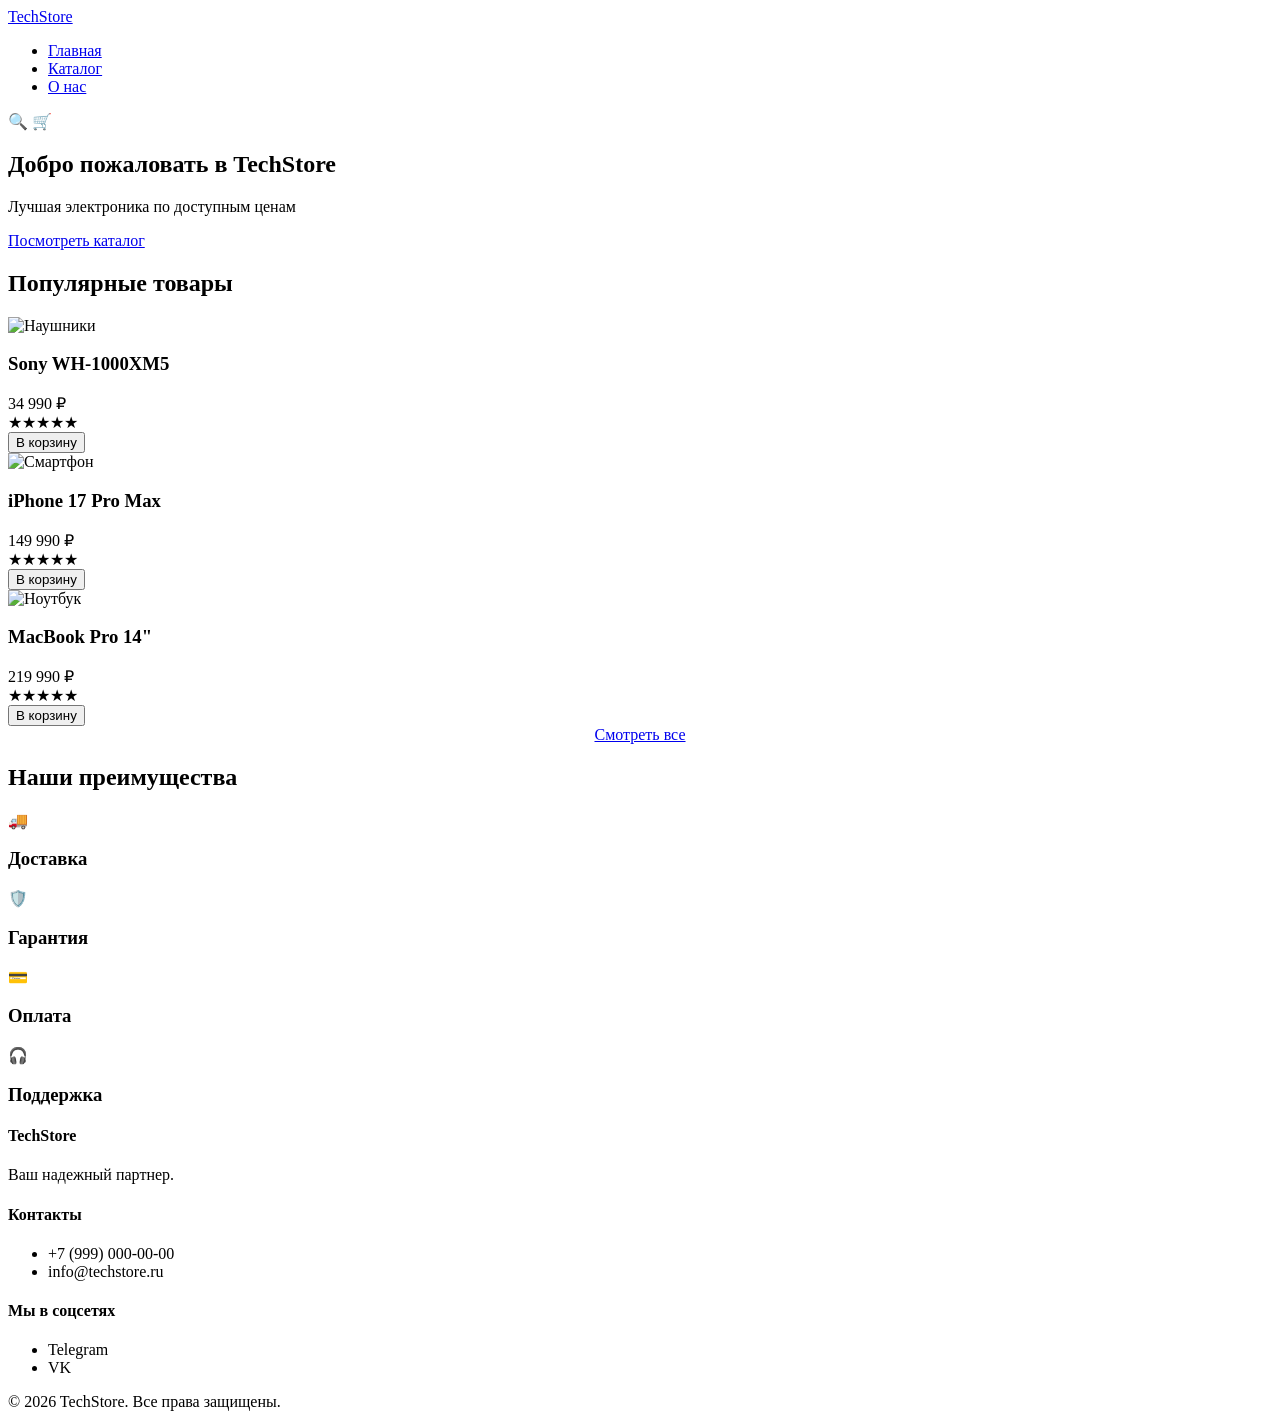
==== index.html @ 2c837e02 "Add index.html" ====
<!DOCTYPE html>
<html lang="ru-RU">
<head>
    <meta charset="UTF-8">
    <meta name="viewport" content="width=device-width, initial-scale=1.0">
    <title>TechStore - Главная</title>
    <link rel="stylesheet" href="css/style.css">
</head>
<body>
    <header>
        <div class="container nav-wrapper">
            <a href="index.html" class="logo">TechStore</a>
            <nav>
                <ul class="nav-menu">
                    <li><a href="index.html">Главная</a></li>
                    <li><a href="catalog.html">Каталог</a></li>
                    <li><a href="about.html">О нас</a></li>
                </ul>
            </nav>
            <div class="icons">🔍 🛒</div>
        </div>
    </header>

    <main>
        <section class="hero">
            <div class="container">
                <h1>Добро пожаловать в TechStore</h1>
                <p>Лучшая электроника по доступным ценам</p>
                <a href="catalog.html" class="btn">Посмотреть каталог</a>
            </div>
        </section>

        <section class="container">
            <h2 class="section-title">Популярные товары</h2>
            <div class="products-grid">
                <!-- Товар 1 -->
                <div class="product-card">
                    <img src="https://placehold.co/400x300?text=Sony+Headphones" alt="Наушники" class="product-img">
                    <div class="product-info">
                        <h3 class="product-title">Sony WH-1000XM5</h3>
                        <div class="product-price">34 990 ₽</div>
                        <div class="product-rating">★★★★★</div>
                        <button class="product-btn">В корзину</button>
                    </div>
                </div>
                <!-- Товар 2 -->
                <div class="product-card">
                    <img src="https://placehold.co/400x300?text=iPhone+17" alt="Смартфон" class="product-img">
                    <div class="product-info">
                        <h3 class="product-title">iPhone 17 Pro Max</h3>
                        <div class="product-price">149 990 ₽</div>
                        <div class="product-rating">★★★★★</div>
                        <button class="product-btn">В корзину</button>
                    </div>
                </div>
                <!-- Товар 3 -->
                <div class="product-card">
                    <img src="https://placehold.co/400x300?text=MacBook+Pro" alt="Ноутбук" class="product-img">
                    <div class="product-info">
                        <h3 class="product-title">MacBook Pro 14"</h3>
                        <div class="product-price">219 990 ₽</div>
                        <div class="product-rating">★★★★★</div>
                        <button class="product-btn">В корзину</button>
                    </div>
                </div>
            </div>
            <div style="text-align: center;">
                <a href="catalog.html" class="btn">Смотреть все</a>
            </div>
        </section>

        <section class="container">
            <h2 class="section-title">Наши преимущества</h2>
            <div class="advantages-grid">
                <div class="advantage-item"><div class="advantage-icon">🚚</div><h3>Доставка</h3></div>
                <div class="advantage-item"><div class="advantage-icon">🛡️</div><h3>Гарантия</h3></div>
                <div class="advantage-item"><div class="advantage-icon">💳</div><h3>Оплата</h3></div>
                <div class="advantage-item"><div class="advantage-icon">🎧</div><h3>Поддержка</h3></div>
            </div>
        </section>
    </main>

    <footer>
        <div class="container">
            <div class="footer-content">
                <div class="footer-section"><h4>TechStore</h4><p>Ваш надежный партнер.</p></div>
                <div class="footer-section"><h4>Контакты</h4><ul><li>+7 (999) 000-00-00</li><li>info@techstore.ru</li></ul></div>
                <div class="footer-section"><h4>Мы в соцсетях</h4><ul><li>Telegram</li><li>VK</li></ul></div>
            </div>
            <div class="copyright">&copy; 2026 TechStore. Все права защищены.</div>
        </div>
    </footer>
</body>
</html>
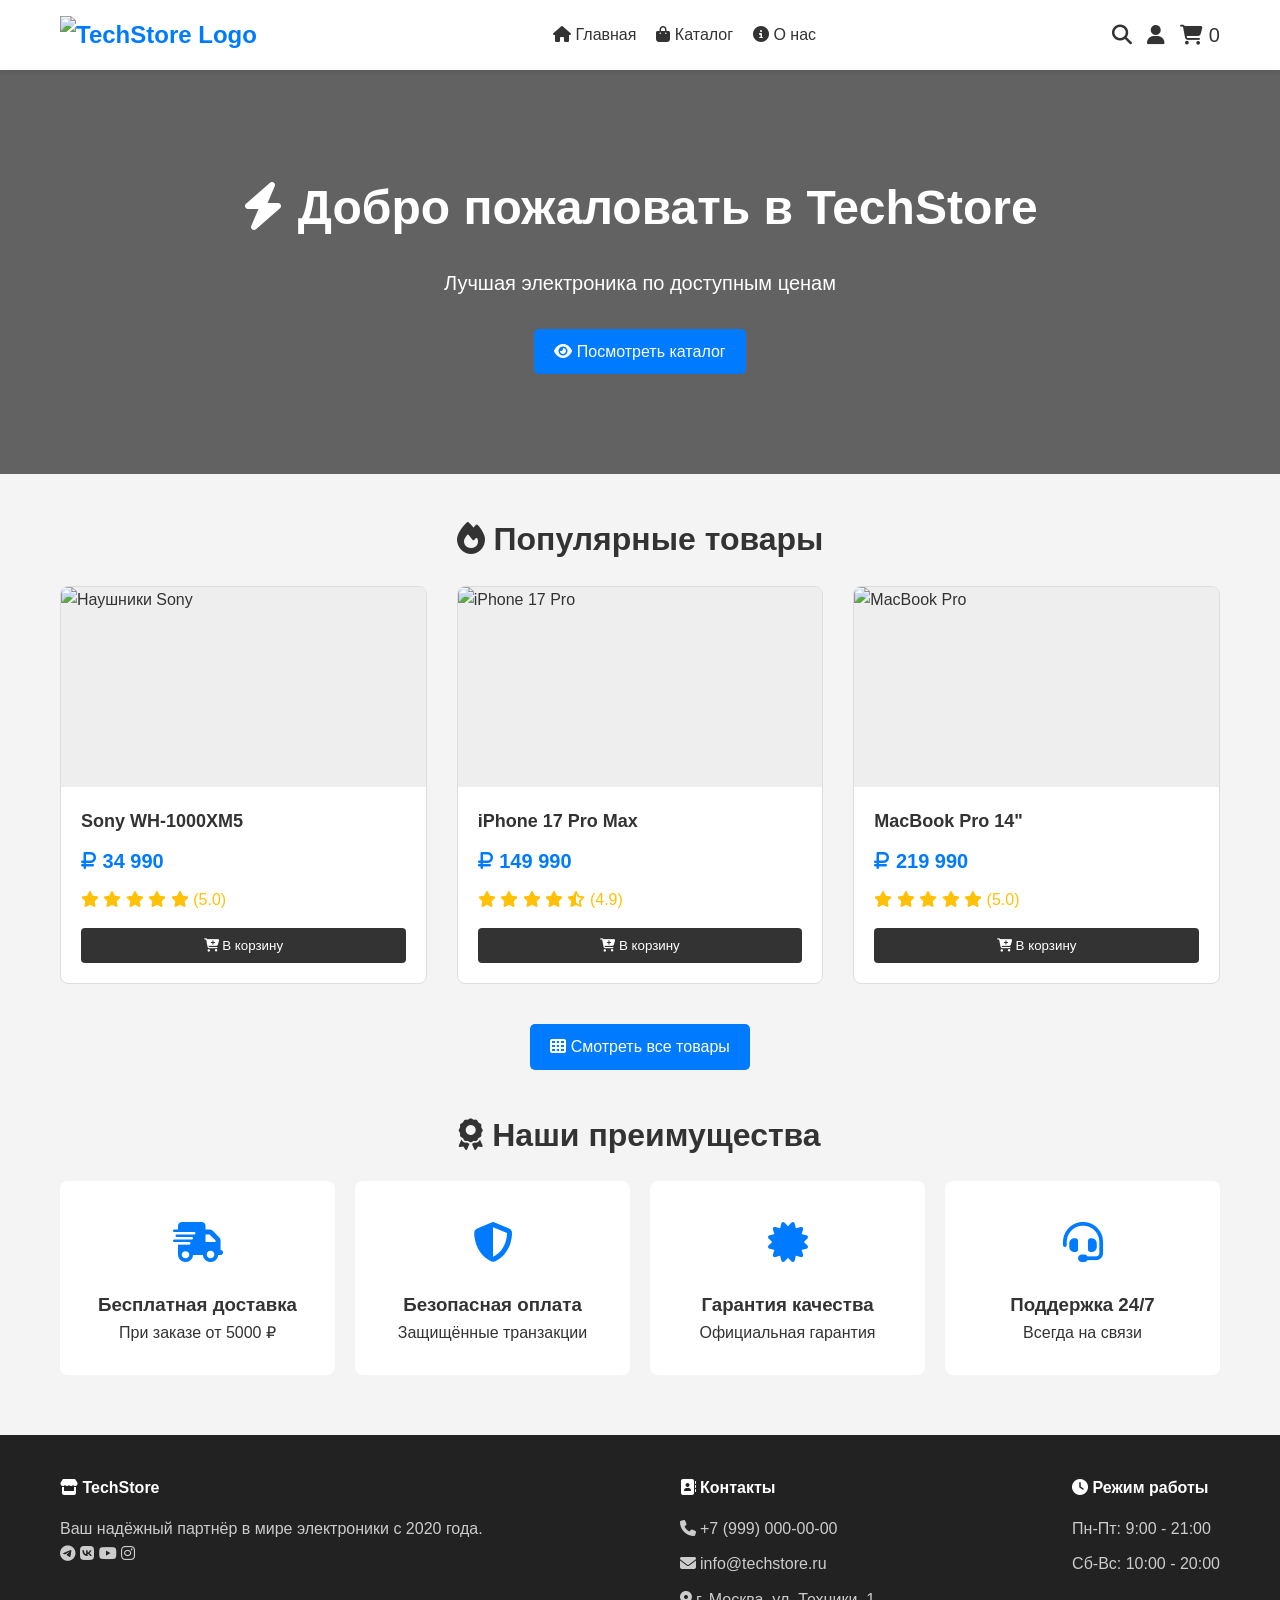
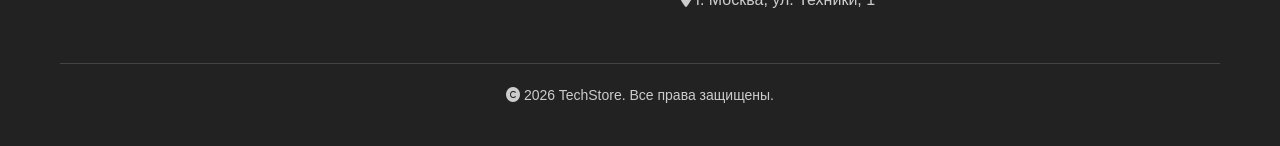
==== commit e2858eb4: "added new index.html" ====
--- a/index.html
+++ b/index.html
@@ -4,78 +4,147 @@
     <meta charset="UTF-8">
     <meta name="viewport" content="width=device-width, initial-scale=1.0">
     <title>TechStore - Главная</title>
+    <link rel="stylesheet" href="https://cdnjs.cloudflare.com/ajax/libs/font-awesome/6.4.0/css/all.min.css">
     <link rel="stylesheet" href="css/style.css">
 </head>
 <body>
     <header>
         <div class="container nav-wrapper">
-            <a href="index.html" class="logo">TechStore</a>
+            <a href="index.html" class="logo">
+                <img src="https://placehold.co/150x50/007bff/ffffff?text=TechStore" alt="TechStore Logo" class="logo-img">
+            </a>
+            
             <nav>
                 <ul class="nav-menu">
-                    <li><a href="index.html">Главная</a></li>
-                    <li><a href="catalog.html">Каталог</a></li>
-                    <li><a href="about.html">О нас</a></li>
+                    <li><a href="index.html"><i class="fas fa-home"></i> Главная</a></li>
+                    <li><a href="catalog.html"><i class="fas fa-shopping-bag"></i> Каталог</a></li>
+                    <li><a href="about.html"><i class="fas fa-info-circle"></i> О нас</a></li>
                 </ul>
             </nav>
-            <div class="icons">🔍 🛒</div>
+            
+            <div class="icons">
+                <a href="#" class="icon-link"><i class="fas fa-search"></i></a>
+                <a href="#" class="icon-link"><i class="fas fa-user"></i></a>
+                <a href="#" class="icon-link cart-icon">
+                    <i class="fas fa-shopping-cart"></i>
+                    <span class="cart-count">0</span>
+                </a>
+            </div>
         </div>
     </header>
 
     <main>
         <section class="hero">
             <div class="container">
-                <h1>Добро пожаловать в TechStore</h1>
+                <h1><i class="fas fa-bolt"></i> Добро пожаловать в TechStore</h1>
                 <p>Лучшая электроника по доступным ценам</p>
-                <a href="catalog.html" class="btn">Посмотреть каталог</a>
+                <a href="catalog.html" class="btn">
+                    <i class="fas fa-eye"></i> Посмотреть каталог
+                </a>
             </div>
         </section>
 
         <section class="container">
-            <h2 class="section-title">Популярные товары</h2>
+            <h2 class="section-title"><i class="fas fa-fire"></i> Популярные товары</h2>
             <div class="products-grid">
                 <!-- Товар 1 -->
                 <div class="product-card">
-                    <img src="https://placehold.co/400x300?text=Sony+Headphones" alt="Наушники" class="product-img">
+                    <img src="https://placehold.co/400x300/333/fff?text=Sony+WH-1000XM5" alt="Наушники Sony" class="product-img">
                     <div class="product-info">
                         <h3 class="product-title">Sony WH-1000XM5</h3>
-                        <div class="product-price">34 990 ₽</div>
-                        <div class="product-rating">★★★★★</div>
-                        <button class="product-btn">В корзину</button>
+                        <div class="product-price"><i class="fas fa-ruble-sign"></i> 34 990</div>
+                        <div class="product-rating">
+                            <i class="fas fa-star"></i>
+                            <i class="fas fa-star"></i>
+                            <i class="fas fa-star"></i>
+                            <i class="fas fa-star"></i>
+                            <i class="fas fa-star"></i>
+                            <span class="rating-text">(5.0)</span>
+                        </div>
+                        <button class="product-btn">
+                            <i class="fas fa-cart-plus"></i> В корзину
+                        </button>
                     </div>
                 </div>
+
                 <!-- Товар 2 -->
                 <div class="product-card">
-                    <img src="https://placehold.co/400x300?text=iPhone+17" alt="Смартфон" class="product-img">
+                    <img src="https://placehold.co/400x300/333/fff?text=iPhone+17+Pro" alt="iPhone 17 Pro" class="product-img">
                     <div class="product-info">
                         <h3 class="product-title">iPhone 17 Pro Max</h3>
-                        <div class="product-price">149 990 ₽</div>
-                        <div class="product-rating">★★★★★</div>
-                        <button class="product-btn">В корзину</button>
+                        <div class="product-price"><i class="fas fa-ruble-sign"></i> 149 990</div>
+                        <div class="product-rating">
+                            <i class="fas fa-star"></i>
+                            <i class="fas fa-star"></i>
+                            <i class="fas fa-star"></i>
+                            <i class="fas fa-star"></i>
+                            <i class="fas fa-star-half-alt"></i>
+                            <span class="rating-text">(4.9)</span>
+                        </div>
+                        <button class="product-btn">
+                            <i class="fas fa-cart-plus"></i> В корзину
+                        </button>
                     </div>
                 </div>
+
                 <!-- Товар 3 -->
                 <div class="product-card">
-                    <img src="https://placehold.co/400x300?text=MacBook+Pro" alt="Ноутбук" class="product-img">
+                    <img src="https://placehold.co/400x300/333/fff?text=MacBook+Pro" alt="MacBook Pro" class="product-img">
                     <div class="product-info">
                         <h3 class="product-title">MacBook Pro 14"</h3>
-                        <div class="product-price">219 990 ₽</div>
-                        <div class="product-rating">★★★★★</div>
-                        <button class="product-btn">В корзину</button>
+                        <div class="product-price"><i class="fas fa-ruble-sign"></i> 219 990</div>
+                        <div class="product-rating">
+                            <i class="fas fa-star"></i>
+                            <i class="fas fa-star"></i>
+                            <i class="fas fa-star"></i>
+                            <i class="fas fa-star"></i>
+                            <i class="fas fa-star"></i>
+                            <span class="rating-text">(5.0)</span>
+                        </div>
+                        <button class="product-btn">
+                            <i class="fas fa-cart-plus"></i> В корзину
+                        </button>
                     </div>
                 </div>
             </div>
             <div style="text-align: center;">
-                <a href="catalog.html" class="btn">Смотреть все</a>
+                <a href="catalog.html" class="btn">
+                    <i class="fas fa-th"></i> Смотреть все товары
+                </a>
             </div>
         </section>
 
         <section class="container">
-            <h2 class="section-title">Наши преимущества</h2>
+            <h2 class="section-title"><i class="fas fa-award"></i> Наши преимущества</h2>
             <div class="advantages-grid">
-                <div class="advantage-item"><div class="advantage-icon">🚚</div><h3>Доставка</h3></div>
-                <div class="advantage-item"><div class="advantage-icon">🛡️</div><h3>Гарантия</h3></div>
-                <div class="advantage-item"><div class="advantage-icon">💳</div><h3>Оплата</h3></div>
-                <div class="advantage-item"><div class="advantage-icon">🎧</div><h3>Поддержка</h3></div>
+                <div class="advantage-item">
+                    <div class="advantage-icon">
+                        <i class="fas fa-shipping-fast"></i>
+                    </div>
+                    <h3>Бесплатная доставка</h3>
+                    <p>При заказе от 5000 ₽</p>
+                </div>
+                <div class="advantage-item">
+                    <div class="advantage-icon">
+                        <i class="fas fa-shield-alt"></i>
+                    </div>
+                    <h3>Безопасная оплата</h3>
+                    <p>Защищённые транзакции</p>
+                </div>
+                <div class="advantage-item">
+                    <div class="advantage-icon">
+                        <i class="fas fa-certificate"></i>
+                    </div>
+                    <h3>Гарантия качества</h3>
+                    <p>Официальная гарантия</p>
+                </div>
+                <div class="advantage-item">
+                    <div class="advantage-icon">
+                        <i class="fas fa-headset"></i>
+                    </div>
+                    <h3>Поддержка 24/7</h3>
+                    <p>Всегда на связи</p>
+                </div>
             </div>
         </section>
     </main>
@@ -83,11 +152,36 @@
     <footer>
         <div class="container">
             <div class="footer-content">
-                <div class="footer-section"><h4>TechStore</h4><p>Ваш надежный партнер.</p></div>
-                <div class="footer-section"><h4>Контакты</h4><ul><li>+7 (999) 000-00-00</li><li>info@techstore.ru</li></ul></div>
-                <div class="footer-section"><h4>Мы в соцсетях</h4><ul><li>Telegram</li><li>VK</li></ul></div>
+                <div class="footer-section">
+                    <h4><i class="fas fa-store"></i> TechStore</h4>
+                    <p>Ваш надёжный партнёр в мире электроники с 2020 года.</p>
+                    <div class="social-links">
+                        <!-- Иконки соцсетей -->
+                        <a href="#" class="social-icon"><i class="fab fa-telegram"></i></a>
+                        <a href="#" class="social-icon"><i class="fab fa-vk"></i></a>
+                        <a href="#" class="social-icon"><i class="fab fa-youtube"></i></a>
+                        <a href="#" class="social-icon"><i class="fab fa-instagram"></i></a>
+                    </div>
+                </div>
+                <div class="footer-section">
+                    <h4><i class="fas fa-address-book"></i> Контакты</h4>
+                    <ul>
+                        <li><i class="fas fa-phone"></i> +7 (999) 000-00-00</li>
+                        <li><i class="fas fa-envelope"></i> info@techstore.ru</li>
+                        <li><i class="fas fa-map-marker-alt"></i> г. Москва, ул. Техники, 1</li>
+                    </ul>
+                </div>
+                <div class="footer-section">
+                    <h4><i class="fas fa-clock"></i> Режим работы</h4>
+                    <ul>
+                        <li>Пн-Пт: 9:00 - 21:00</li>
+                        <li>Сб-Вс: 10:00 - 20:00</li>
+                    </ul>
+                </div>
             </div>
-            <div class="copyright">&copy; 2026 TechStore. Все права защищены.</div>
+            <div class="copyright">
+                <i class="fas fa-copyright"></i> 2026 TechStore. Все права защищены.
+            </div>
         </div>
     </footer>
 </body>
--- a/css/style.css
+++ b/css/style.css
@@ -0,0 +1,68 @@
+/* Сброс стилей */
+* { box-sizing: border-box; margin: 0; padding: 0; }
+body { font-family: 'Arial', sans-serif; line-height: 1.6; color: #333; background: #f4f4f4; }
+ul { list-style: none; }
+a { text-decoration: none; color: inherit; }
+img { max-width: 100%; display: block; }
+button { cursor: pointer; border: none; font-family: inherit; }
+
+/* Общие классы */
+.container { max-width: 1200px; margin: 0 auto; padding: 0 20px; }
+.section-title { text-align: center; font-size: 32px; margin: 40px 0 20px; }
+.btn { display: inline-block; background: #007bff; color: #fff; padding: 10px 20px; border-radius: 5px; transition: 0.3s; }
+.btn:hover { background: #0056b3; }
+
+/* Шапка */
+header { background: #fff; box-shadow: 0 2px 5px rgba(0,0,0,0.1); position: sticky; top: 0; z-index: 100; }
+.nav-wrapper { display: flex; justify-content: space-between; align-items: center; height: 70px; }
+.logo { font-size: 24px; font-weight: bold; color: #007bff; }
+.nav-menu { display: flex; gap: 20px; }
+.nav-menu a:hover { color: #007bff; }
+.icons { font-size: 20px; display: flex; gap: 15px; }
+
+/* Главный баннер */
+.hero { background: linear-gradient(rgba(0,0,0,0.6), rgba(0,0,0,0.6)), url('https://placehold.co/1920x600/333/999?text=Banner'); background-size: cover; background-position: center; color: #fff; text-align: center; padding: 100px 20px; }
+.hero h1 { font-size: 48px; margin-bottom: 20px; }
+.hero p { font-size: 20px; margin-bottom: 30px; }
+
+/* Карточки товаров */
+.products-grid { display: grid; grid-template-columns: repeat(3, 1fr); gap: 30px; margin-bottom: 40px; }
+.product-card { background: #fff; border: 1px solid #ddd; border-radius: 8px; overflow: hidden; transition: 0.3s; display: flex; flex-direction: column; }
+.product-card:hover { transform: translateY(-5px); box-shadow: 0 10px 20px rgba(0,0,0,0.1); }
+.product-img { width: 100%; height: 200px; object-fit: cover; background: #eee; }
+.product-info { padding: 20px; flex-grow: 1; display: flex; flex-direction: column; }
+.product-title { font-size: 18px; margin-bottom: 10px; }
+.product-price { font-size: 20px; font-weight: bold; color: #007bff; margin-bottom: 10px; }
+.product-rating { color: #ffc107; margin-bottom: 15px; }
+.product-btn { margin-top: auto; width: 100%; padding: 10px; background: #333; color: #fff; border-radius: 4px; }
+.product-btn:hover { background: #007bff; }
+
+/* Преимущества */
+.advantages-grid { display: grid; grid-template-columns: repeat(4, 1fr); gap: 20px; text-align: center; margin-bottom: 40px; }
+.advantage-item { background: #fff; padding: 30px; border-radius: 8px; }
+.advantage-icon { font-size: 40px; color: #007bff; margin-bottom: 15px; }
+
+/* О нас  */
+.team-grid { display: grid; grid-template-columns: repeat(3, 1fr); gap: 30px; margin-bottom: 40px; }
+.team-card { background: #fff; text-align: center; padding: 20px; border-radius: 8px; border: 1px solid #ddd; }
+.team-img { width: 150px; height: 150px; border-radius: 50%; object-fit: cover; margin: 0 auto 20px; }
+
+/* Футер */
+footer { background: #222; color: #ccc; padding: 40px 0; margin-top: 60px; }
+.footer-content { display: flex; justify-content: space-between; flex-wrap: wrap; gap: 20px; }
+.footer-section h4 { color: #fff; margin-bottom: 15px; }
+.footer-section ul li { margin-bottom: 10px; }
+.copyright { text-align: center; margin-top: 40px; padding-top: 20px; border-top: 1px solid #444; font-size: 14px; }
+
+/* Планшет (до 1199px) */
+@media (max-width: 1199px) {
+    .products-grid, .advantages-grid, .team-grid { grid-template-columns: repeat(2, 1fr); }
+}
+/* Мобильный (до 575px) */
+@media (max-width: 575px) {
+    .nav-wrapper { flex-direction: column; height: auto; padding: 15px 0; gap: 15px; }
+    .nav-menu { flex-direction: column; align-items: center; gap: 10px; }
+    .hero h1 { font-size: 32px; }
+    .products-grid, .advantages-grid, .team-grid { grid-template-columns: 1fr; }
+    .footer-content { flex-direction: column; text-align: center; }
+}
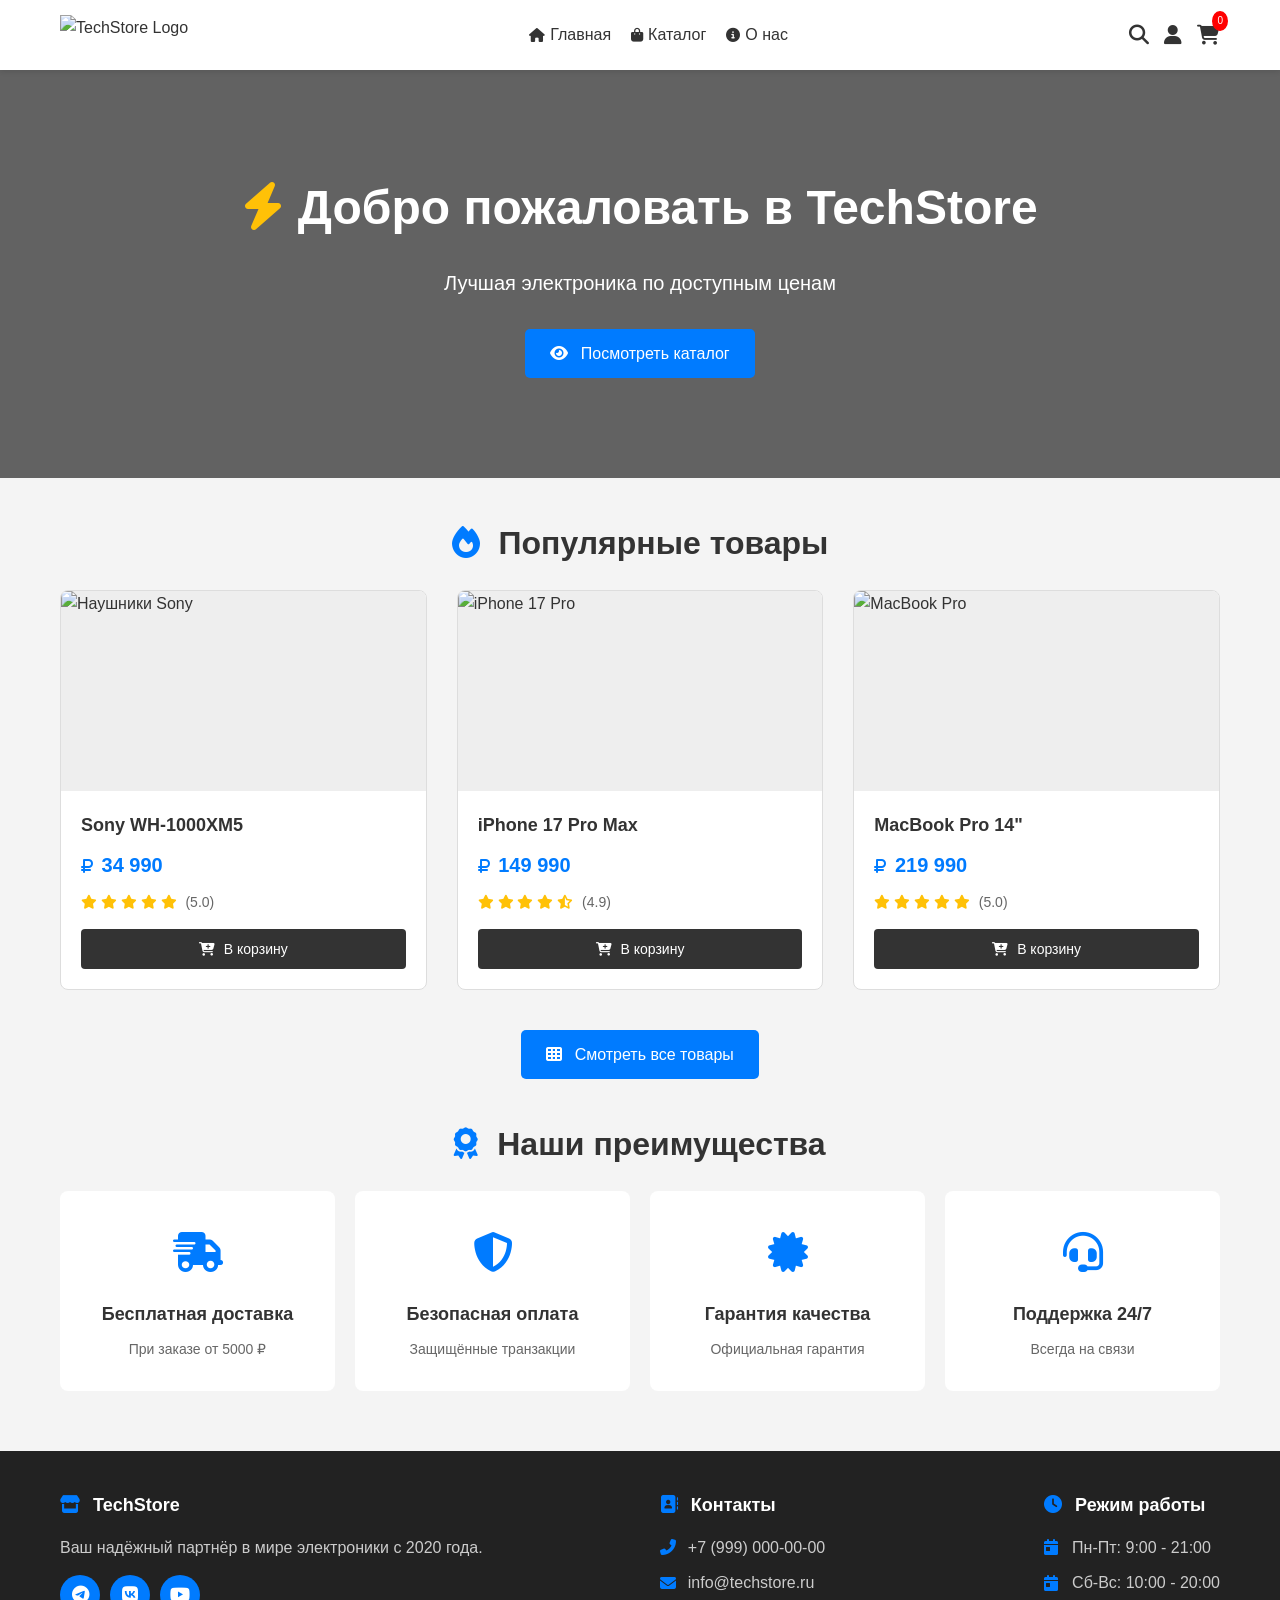
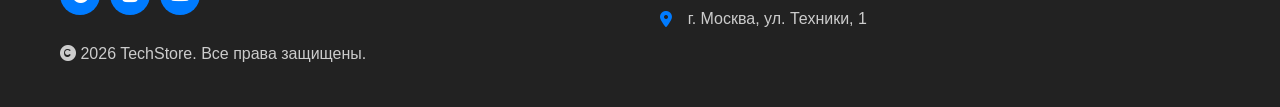
==== commit ce2afd69: "added new index.html" ====
--- a/index.html
+++ b/index.html
@@ -156,17 +156,15 @@
                     <h4><i class="fas fa-store"></i> TechStore</h4>
                     <p>Ваш надёжный партнёр в мире электроники с 2020 года.</p>
                     <div class="social-links">
-                        <!-- Иконки соцсетей -->
-                        <a href="#" class="social-icon"><i class="fab fa-telegram"></i></a>
+                        <a href="#" class="social-icon"><i class="fab fa-telegram-plane"></i></a>
                         <a href="#" class="social-icon"><i class="fab fa-vk"></i></a>
                         <a href="#" class="social-icon"><i class="fab fa-youtube"></i></a>
-                        <a href="#" class="social-icon"><i class="fab fa-instagram"></i></a>
                     </div>
                 </div>
                 <div class="footer-section">
                     <h4><i class="fas fa-address-book"></i> Контакты</h4>
                     <ul>
-                        <li><i class="fas fa-phone"></i> +7 (999) 000-00-00</li>
+                        <li><i class="fas fa-phone-alt"></i> +7 (999) 000-00-00</li>
                         <li><i class="fas fa-envelope"></i> info@techstore.ru</li>
                         <li><i class="fas fa-map-marker-alt"></i> г. Москва, ул. Техники, 1</li>
                     </ul>
@@ -174,13 +172,13 @@
                 <div class="footer-section">
                     <h4><i class="fas fa-clock"></i> Режим работы</h4>
                     <ul>
-                        <li>Пн-Пт: 9:00 - 21:00</li>
-                        <li>Сб-Вс: 10:00 - 20:00</li>
+                        <li><i class="fas fa-calendar-day"></i> Пн-Пт: 9:00 - 21:00</li>
+                        <li><i class="fas fa-calendar-day"></i> Сб-Вс: 10:00 - 20:00</li>
                     </ul>
                 </div>
             </div>
-            <div class="copyright">
-                <i class="fas fa-copyright"></i> 2026 TechStore. Все права защищены.
+            <div class="footer-bottom">
+                <p><i class="fas fa-copyright"></i> 2026 TechStore. Все права защищены.</p>
             </div>
         </div>
     </footer>
--- a/css/style.css
+++ b/css/style.css
@@ -9,20 +9,50 @@
 /* Общие классы */
 .container { max-width: 1200px; margin: 0 auto; padding: 0 20px; }
 .section-title { text-align: center; font-size: 32px; margin: 40px 0 20px; }
-.btn { display: inline-block; background: #007bff; color: #fff; padding: 10px 20px; border-radius: 5px; transition: 0.3s; }
-.btn:hover { background: #0056b3; }
+.section-title i { color: #007bff; margin-right: 10px; }
+.btn { display: inline-block; background: #007bff; color: #fff; padding: 12px 25px; border-radius: 5px; transition: 0.3s; font-size: 16px; }
+.btn:hover { background: #0056b3; transform: translateY(-2px); }
+.btn i { margin-right: 8px; }
 
 /* Шапка */
 header { background: #fff; box-shadow: 0 2px 5px rgba(0,0,0,0.1); position: sticky; top: 0; z-index: 100; }
 .nav-wrapper { display: flex; justify-content: space-between; align-items: center; height: 70px; }
-.logo { font-size: 24px; font-weight: bold; color: #007bff; }
+
+/* Логотип */
+.logo-img { height: 40px; width: auto; }
+
+/* Меню */
 .nav-menu { display: flex; gap: 20px; }
+.nav-menu a { font-weight: 500; transition: 0.3s; display: flex; align-items: center; gap: 5px; }
 .nav-menu a:hover { color: #007bff; }
-.icons { font-size: 20px; display: flex; gap: 15px; }
+.nav-menu a i { font-size: 14px; }
 
-/* Главный баннер */
-.hero { background: linear-gradient(rgba(0,0,0,0.6), rgba(0,0,0,0.6)), url('https://placehold.co/1920x600/333/999?text=Banner'); background-size: cover; background-position: center; color: #fff; text-align: center; padding: 100px 20px; }
+/* Иконки */
+.icons { display: flex; gap: 15px; align-items: center; }
+.icon-link { font-size: 20px; color: #333; transition: 0.3s; position: relative; }
+.icon-link:hover { color: #007bff; }
+.cart-icon .cart-count { 
+    position: absolute; 
+    top: -8px; 
+    right: -8px; 
+    background: #ff0000; 
+    color: #fff; 
+    font-size: 10px; 
+    padding: 2px 5px; 
+    border-radius: 50%; 
+}
+
+/* Баннер */
+.hero { 
+    background: linear-gradient(rgba(0,0,0,0.6), rgba(0,0,0,0.6)), url('https://placehold.co/1920x600/333/999?text=TechStore+Banner'); 
+    background-size: cover; 
+    background-position: center; 
+    color: #fff; 
+    text-align: center; 
+    padding: 100px 20px; 
+}
 .hero h1 { font-size: 48px; margin-bottom: 20px; }
+.hero h1 i { color: #ffc107; }
 .hero p { font-size: 20px; margin-bottom: 30px; }
 
 /* Карточки товаров */
@@ -33,36 +63,75 @@
 .product-info { padding: 20px; flex-grow: 1; display: flex; flex-direction: column; }
 .product-title { font-size: 18px; margin-bottom: 10px; }
 .product-price { font-size: 20px; font-weight: bold; color: #007bff; margin-bottom: 10px; }
-.product-rating { color: #ffc107; margin-bottom: 15px; }
-.product-btn { margin-top: auto; width: 100%; padding: 10px; background: #333; color: #fff; border-radius: 4px; }
+.product-price i { font-size: 16px; margin-right: 3px; }
+.product-rating { color: #ffc107; margin-bottom: 15px; font-size: 14px; }
+.product-rating .rating-text { color: #666; margin-left: 5px; }
+.product-btn { margin-top: auto; width: 100%; padding: 12px; background: #333; color: #fff; border-radius: 4px; transition: 0.3s; font-size: 14px; }
 .product-btn:hover { background: #007bff; }
+.product-btn i { margin-right: 5px; }
 
 /* Преимущества */
 .advantages-grid { display: grid; grid-template-columns: repeat(4, 1fr); gap: 20px; text-align: center; margin-bottom: 40px; }
-.advantage-item { background: #fff; padding: 30px; border-radius: 8px; }
+.advantage-item { background: #fff; padding: 30px; border-radius: 8px; transition: 0.3s; }
+.advantage-item:hover { transform: translateY(-5px); box-shadow: 0 5px 15px rgba(0,0,0,0.1); }
 .advantage-icon { font-size: 40px; color: #007bff; margin-bottom: 15px; }
+.advantage-item h3 { margin-bottom: 10px; font-size: 18px; }
+.advantage-item p { color: #666; font-size: 14px; }
 
-/* О нас  */
+/* О нас */
+.about-content { background: #fff; padding: 40px; border-radius: 8px; margin-bottom: 40px; }
+.about-text h3 { font-size: 24px; margin-bottom: 15px; color: #007bff; }
+.about-text h3 i { margin-right: 10px; }
+.about-text p { line-height: 1.8; color: #555; }
+
+/* Статистика */
+.about-stats { display: grid; grid-template-columns: repeat(3, 1fr); gap: 30px; margin-top: 30px; }
+.stat-item { text-align: center; padding: 20px; background: #f9f9f9; border-radius: 8px; }
+.stat-icon { font-size: 40px; color: #007bff; margin-bottom: 10px; }
+.stat-number { font-size: 32px; font-weight: bold; color: #007bff; margin-bottom: 5px; }
+.stat-label { color: #666; font-size: 14px; }
+
+/* Команда */
 .team-grid { display: grid; grid-template-columns: repeat(3, 1fr); gap: 30px; margin-bottom: 40px; }
-.team-card { background: #fff; text-align: center; padding: 20px; border-radius: 8px; border: 1px solid #ddd; }
-.team-img { width: 150px; height: 150px; border-radius: 50%; object-fit: cover; margin: 0 auto 20px; }
+.team-card { background: #fff; text-align: center; padding: 30px; border-radius: 8px; border: 1px solid #ddd; transition: 0.3s; }
+.team-card:hover { transform: translateY(-5px); box-shadow: 0 10px 20px rgba(0,0,0,0.1); }
+.team-img { width: 150px; height: 150px; border-radius: 50%; object-fit: cover; margin: 0 auto 20px; border: 3px solid #007bff; }
+.team-card h4 { font-size: 20px; margin-bottom: 5px; }
+.team-position { color: #007bff; margin-bottom: 15px; font-size: 14px; }
+.team-position i { margin-right: 5px; }
+.team-social { display: flex; justify-content: center; gap: 10px; }
+.team-social a { color: #666; font-size: 18px; transition: 0.3s; }
+.team-social a:hover { color: #007bff; }
 
 /* Футер */
 footer { background: #222; color: #ccc; padding: 40px 0; margin-top: 60px; }
 .footer-content { display: flex; justify-content: space-between; flex-wrap: wrap; gap: 20px; }
-.footer-section h4 { color: #fff; margin-bottom: 15px; }
-.footer-section ul li { margin-bottom: 10px; }
+.footer-section h4 { color: #fff; margin-bottom: 15px; font-size: 18px; }
+.footer-section h4 i { margin-right: 8px; color: #007bff; }
+.footer-section ul li { margin-bottom: 10px; display: flex; align-items: center; gap: 8px; }
+.footer-section ul li i { color: #007bff; width: 20px; }
+.footer-section p { line-height: 1.6; }
+
+/* Соцсети */
+.social-links { display: flex; gap: 10px; margin-top: 15px; }
+.social-icon { width: 40px; height: 40px; background: #007bff; color: #fff; border-radius: 50%; display: flex; align-items: center; justify-content: center; transition: 0.3s; font-size: 18px; }
+.social-icon:hover { background: #0056b3; transform: translateY(-3px); }
+
 .copyright { text-align: center; margin-top: 40px; padding-top: 20px; border-top: 1px solid #444; font-size: 14px; }
+.copyright i { margin-right: 5px; }
 
-/* Планшет (до 1199px) */
+/* Адаптивность */
 @media (max-width: 1199px) {
     .products-grid, .advantages-grid, .team-grid { grid-template-columns: repeat(2, 1fr); }
+    .about-stats { grid-template-columns: repeat(2, 1fr); }
 }
-/* Мобильный (до 575px) */
+
 @media (max-width: 575px) {
     .nav-wrapper { flex-direction: column; height: auto; padding: 15px 0; gap: 15px; }
     .nav-menu { flex-direction: column; align-items: center; gap: 10px; }
     .hero h1 { font-size: 32px; }
-    .products-grid, .advantages-grid, .team-grid { grid-template-columns: 1fr; }
+    .products-grid, .advantages-grid, .team-grid, .about-stats { grid-template-columns: 1fr; }
     .footer-content { flex-direction: column; text-align: center; }
+    .footer-section ul li { justify-content: center; }
+    .social-links { justify-content: center; }
 }
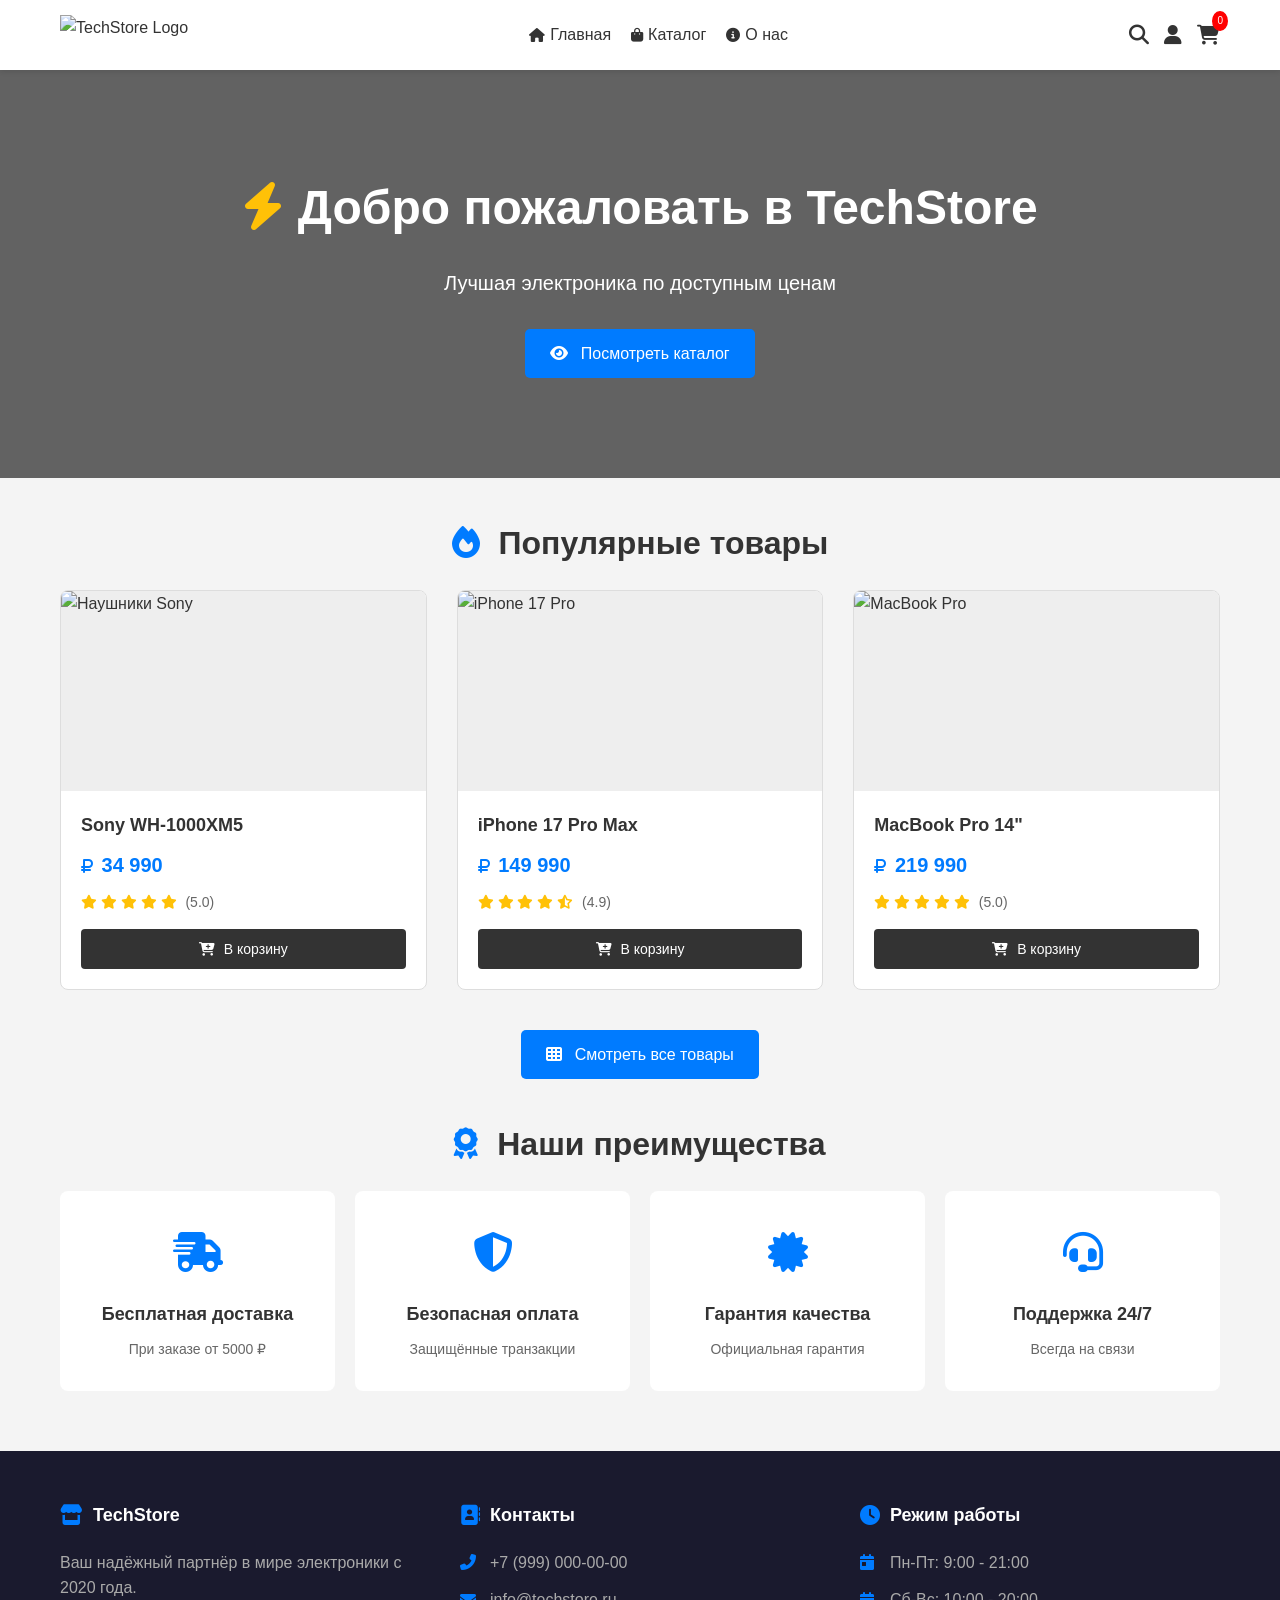
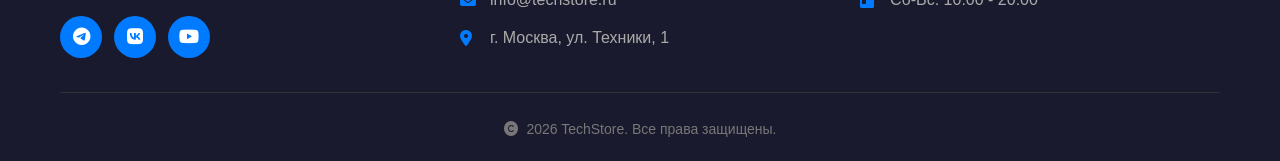
==== commit 98af21eb: "end html files" ====
--- a/index.html
+++ b/index.html
@@ -149,38 +149,38 @@
         </section>
     </main>
 
-    <footer>
-        <div class="container">
-            <div class="footer-content">
-                <div class="footer-section">
-                    <h4><i class="fas fa-store"></i> TechStore</h4>
-                    <p>Ваш надёжный партнёр в мире электроники с 2020 года.</p>
-                    <div class="social-links">
-                        <a href="#" class="social-icon"><i class="fab fa-telegram-plane"></i></a>
-                        <a href="#" class="social-icon"><i class="fab fa-vk"></i></a>
-                        <a href="#" class="social-icon"><i class="fab fa-youtube"></i></a>
-                    </div>
-                </div>
-                <div class="footer-section">
-                    <h4><i class="fas fa-address-book"></i> Контакты</h4>
-                    <ul>
-                        <li><i class="fas fa-phone-alt"></i> +7 (999) 000-00-00</li>
-                        <li><i class="fas fa-envelope"></i> info@techstore.ru</li>
-                        <li><i class="fas fa-map-marker-alt"></i> г. Москва, ул. Техники, 1</li>
-                    </ul>
-                </div>
-                <div class="footer-section">
-                    <h4><i class="fas fa-clock"></i> Режим работы</h4>
-                    <ul>
-                        <li><i class="fas fa-calendar-day"></i> Пн-Пт: 9:00 - 21:00</li>
-                        <li><i class="fas fa-calendar-day"></i> Сб-Вс: 10:00 - 20:00</li>
-                    </ul>
+<footer>
+    <div class="container">
+        <div class="footer-content">
+            <div class="footer-section">
+                <h4><i class="fas fa-store"></i> TechStore</h4>
+                <p>Ваш надёжный партнёр в мире электроники с 2020 года.</p>
+                <div class="social-links">
+                    <a href="#" class="social-icon"><i class="fab fa-telegram-plane"></i></a>
+                    <a href="#" class="social-icon"><i class="fab fa-vk"></i></a>
+                    <a href="#" class="social-icon"><i class="fab fa-youtube"></i></a>
                 </div>
             </div>
-            <div class="footer-bottom">
-                <p><i class="fas fa-copyright"></i> 2026 TechStore. Все права защищены.</p>
+            <div class="footer-section">
+                <h4><i class="fas fa-address-book"></i> Контакты</h4>
+                <ul>
+                    <li><i class="fas fa-phone-alt"></i> +7 (999) 000-00-00</li>
+                    <li><i class="fas fa-envelope"></i> info@techstore.ru</li>
+                    <li><i class="fas fa-map-marker-alt"></i> г. Москва, ул. Техники, 1</li>
+                </ul>
+            </div>
+            <div class="footer-section">
+                <h4><i class="fas fa-clock"></i> Режим работы</h4>
+                <ul>
+                    <li><i class="fas fa-calendar-day"></i> Пн-Пт: 9:00 - 21:00</li>
+                    <li><i class="fas fa-calendar-day"></i> Сб-Вс: 10:00 - 20:00</li>
+                </ul>
             </div>
         </div>
-    </footer>
+        <div class="footer-bottom">
+            <p><i class="fas fa-copyright"></i> 2026 TechStore. Все права защищены.</p>
+        </div>
+    </div>
+</footer>
 </body>
 </html>
--- a/css/style.css
+++ b/css/style.css
@@ -104,26 +104,28 @@
 .team-social a:hover { color: #007bff; }
 
 /* Футер */
-footer { background: #222; color: #ccc; padding: 40px 0; margin-top: 60px; }
-.footer-content { display: flex; justify-content: space-between; flex-wrap: wrap; gap: 20px; }
-.footer-section h4 { color: #fff; margin-bottom: 15px; font-size: 18px; }
-.footer-section h4 i { margin-right: 8px; color: #007bff; }
-.footer-section ul li { margin-bottom: 10px; display: flex; align-items: center; gap: 8px; }
+footer { background: #1a1a2e; color: #ccc; padding: 50px 0 20px; margin-top: 60px; }
+.footer-content { display: grid; grid-template-columns: repeat(3, 1fr); gap: 40px; margin-bottom: 30px; }
+.footer-section h4 { color: #fff; margin-bottom: 20px; font-size: 18px; display: flex; align-items: center; gap: 10px; }
+.footer-section h4 i { color: #007bff; font-size: 20px; }
+.footer-section ul li { margin-bottom: 12px; display: flex; align-items: center; gap: 10px; color: #aaa; }
 .footer-section ul li i { color: #007bff; width: 20px; }
-.footer-section p { line-height: 1.6; }
+.footer-section p { line-height: 1.6; color: #aaa; margin-bottom: 15px; }
 
-/* Соцсети */
-.social-links { display: flex; gap: 10px; margin-top: 15px; }
-.social-icon { width: 40px; height: 40px; background: #007bff; color: #fff; border-radius: 50%; display: flex; align-items: center; justify-content: center; transition: 0.3s; font-size: 18px; }
-.social-icon:hover { background: #0056b3; transform: translateY(-3px); }
+/* Соцсети в футере */
+.social-links { display: flex; gap: 12px; margin-top: 15px; }
+.social-icon { width: 42px; height: 42px; background: #007bff; color: #fff; border-radius: 50%; display: flex; align-items: center; justify-content: center; transition: 0.3s; font-size: 18px; }
+.social-icon:hover { background: #0056b3; transform: translateY(-3px) rotate(360deg); }
 
-.copyright { text-align: center; margin-top: 40px; padding-top: 20px; border-top: 1px solid #444; font-size: 14px; }
-.copyright i { margin-right: 5px; }
+/* Низ футера */
+.footer-bottom { text-align: center; padding-top: 25px; border-top: 1px solid #333; color: #777; font-size: 14px; }
+.footer-bottom i { margin-right: 5px; }
 
 /* Адаптивность */
 @media (max-width: 1199px) {
     .products-grid, .advantages-grid, .team-grid { grid-template-columns: repeat(2, 1fr); }
     .about-stats { grid-template-columns: repeat(2, 1fr); }
+    .footer-content { grid-template-columns: repeat(2, 1fr); }
 }
 
 @media (max-width: 575px) {
@@ -131,7 +133,7 @@
     .nav-menu { flex-direction: column; align-items: center; gap: 10px; }
     .hero h1 { font-size: 32px; }
     .products-grid, .advantages-grid, .team-grid, .about-stats { grid-template-columns: 1fr; }
-    .footer-content { flex-direction: column; text-align: center; }
+    .footer-content { grid-template-columns: 1fr; text-align: center; }
     .footer-section ul li { justify-content: center; }
     .social-links { justify-content: center; }
 }
